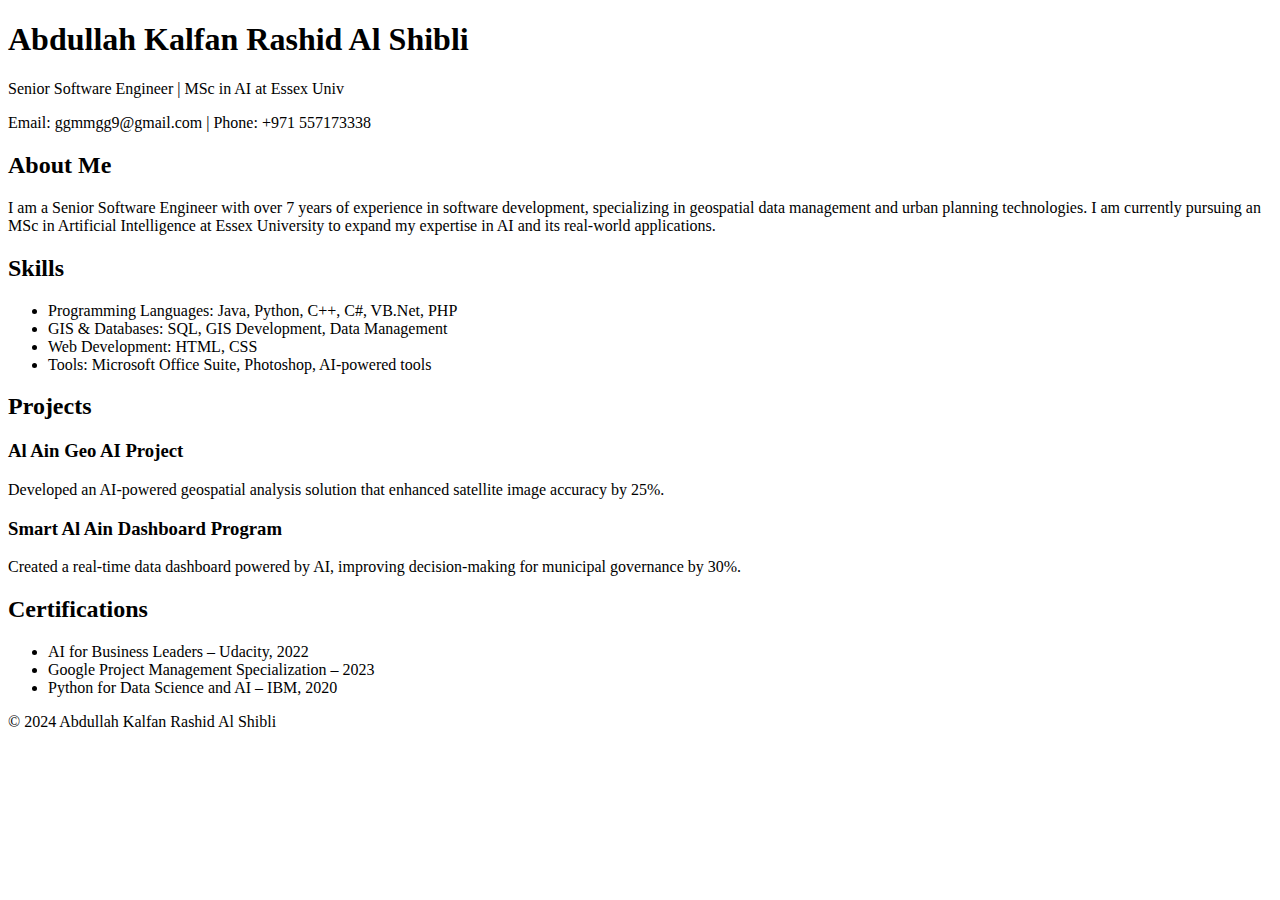
==== index.html @ ee34da53 "Create index.html" ====
<!DOCTYPE html>
<html lang="en">
<head>
    <meta charset="UTF-8">
    <meta name="viewport" content="width=device-width, initial-scale=1.0">
    <meta name="description" content="Abdullah Kalfan Rashid Al Shibli's Portfolio">
    <title>Abdullah Kalfan Rashid Al Shibli - Portfolio</title>
    <link rel="stylesheet" href="style.css">
</head>
<body>
    <header>
        <h1>Abdullah Kalfan Rashid Al Shibli</h1>
        <p>Senior Software Engineer | MSc in AI at Essex Univ</p>
        <p>Email: ggmmgg9@gmail.com | Phone: +971 557173338</p>
    </header>

    <section id="about">
        <h2>About Me</h2>
        <p>I am a Senior Software Engineer with over 7 years of experience in software development, specializing in geospatial data management and urban planning technologies. I am currently pursuing an MSc in Artificial Intelligence at Essex University to expand my expertise in AI and its real-world applications.</p>
    </section>

    <section id="skills">
        <h2>Skills</h2>
        <ul>
            <li>Programming Languages: Java, Python, C++, C#, VB.Net, PHP</li>
            <li>GIS & Databases: SQL, GIS Development, Data Management</li>
            <li>Web Development: HTML, CSS</li>
            <li>Tools: Microsoft Office Suite, Photoshop, AI-powered tools</li>
        </ul>
    </section>

    <section id="projects">
        <h2>Projects</h2>
        <h3>Al Ain Geo AI Project</h3>
        <p>Developed an AI-powered geospatial analysis solution that enhanced satellite image accuracy by 25%.</p>

        <h3>Smart Al Ain Dashboard Program</h3>
        <p>Created a real-time data dashboard powered by AI, improving decision-making for municipal governance by 30%.</p>
    </section>

    <section id="certifications">
        <h2>Certifications</h2>
        <ul>
            <li>AI for Business Leaders – Udacity, 2022</li>
            <li>Google Project Management Specialization – 2023</li>
            <li>Python for Data Science and AI – IBM, 2020</li>
        </ul>
    </section>

    <footer>
        <p>&copy; 2024 Abdullah Kalfan Rashid Al Shibli</p>
    </footer>
</body>
</html>
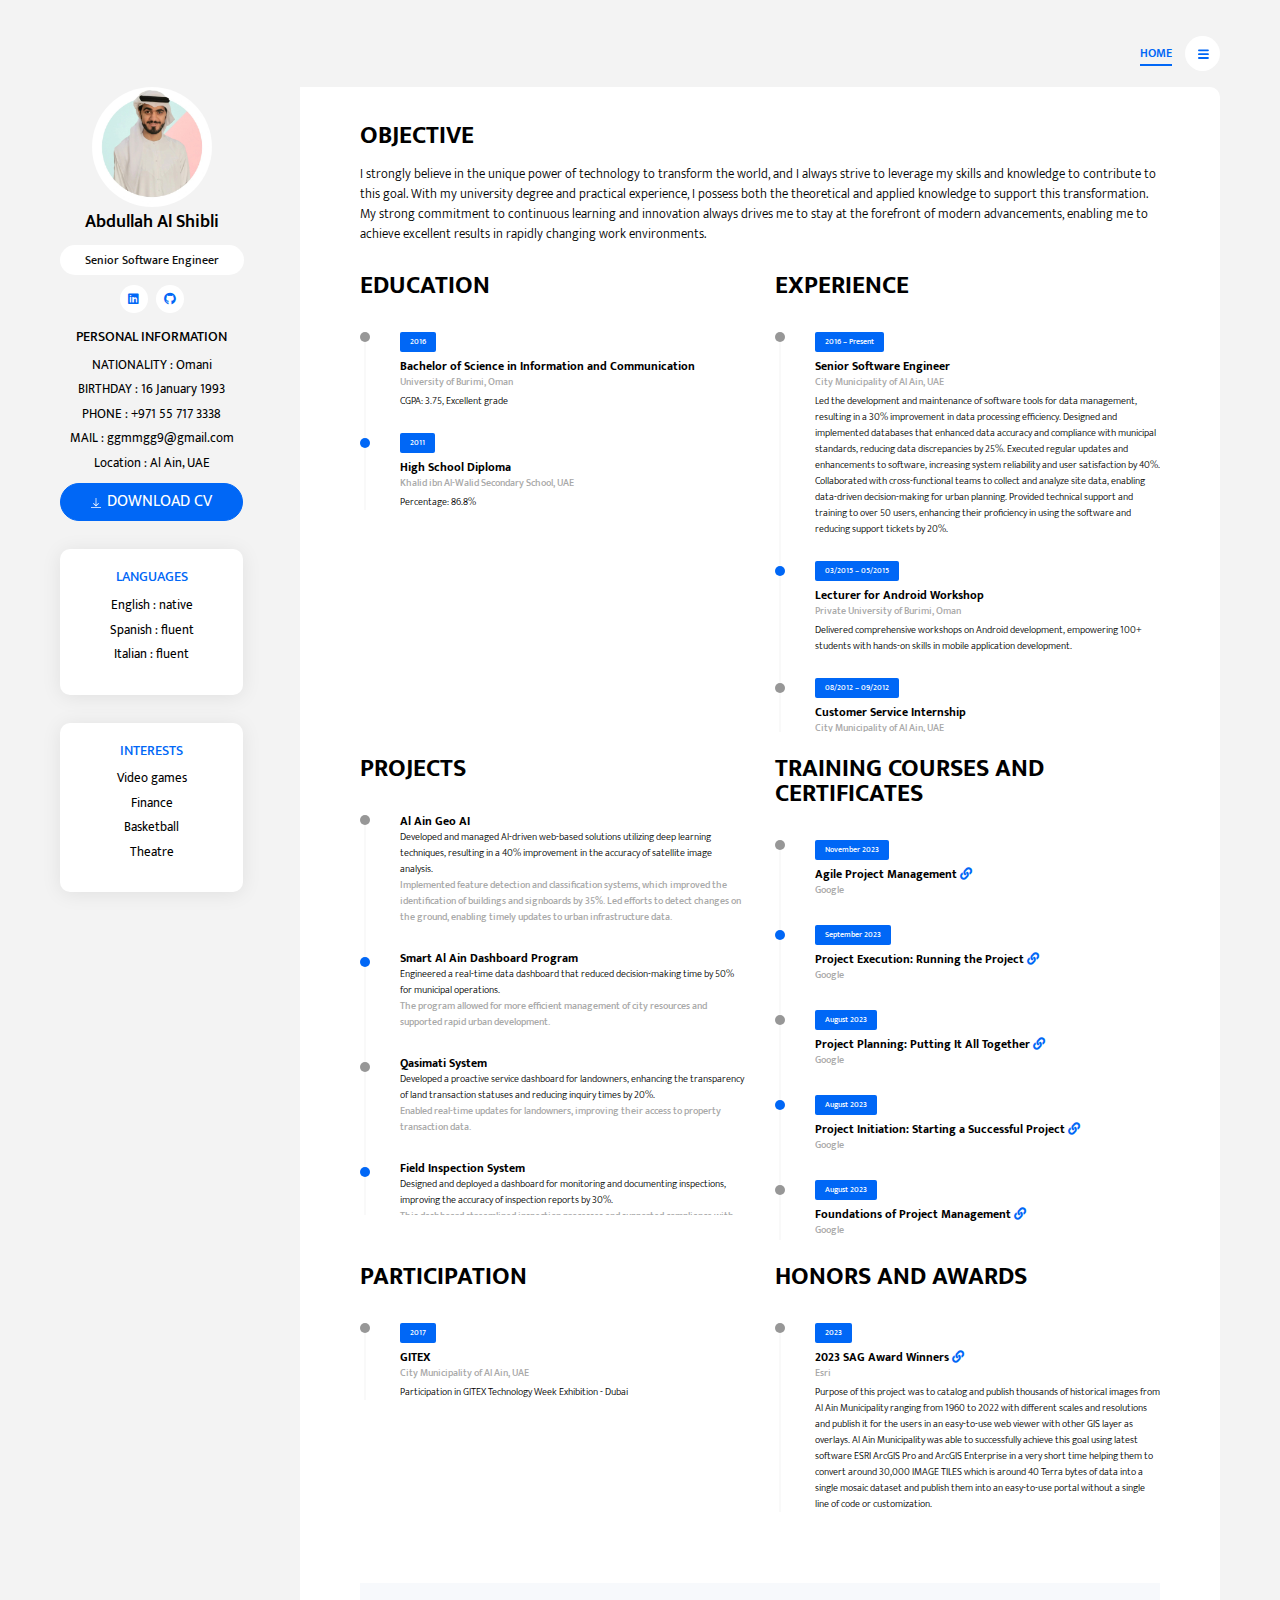
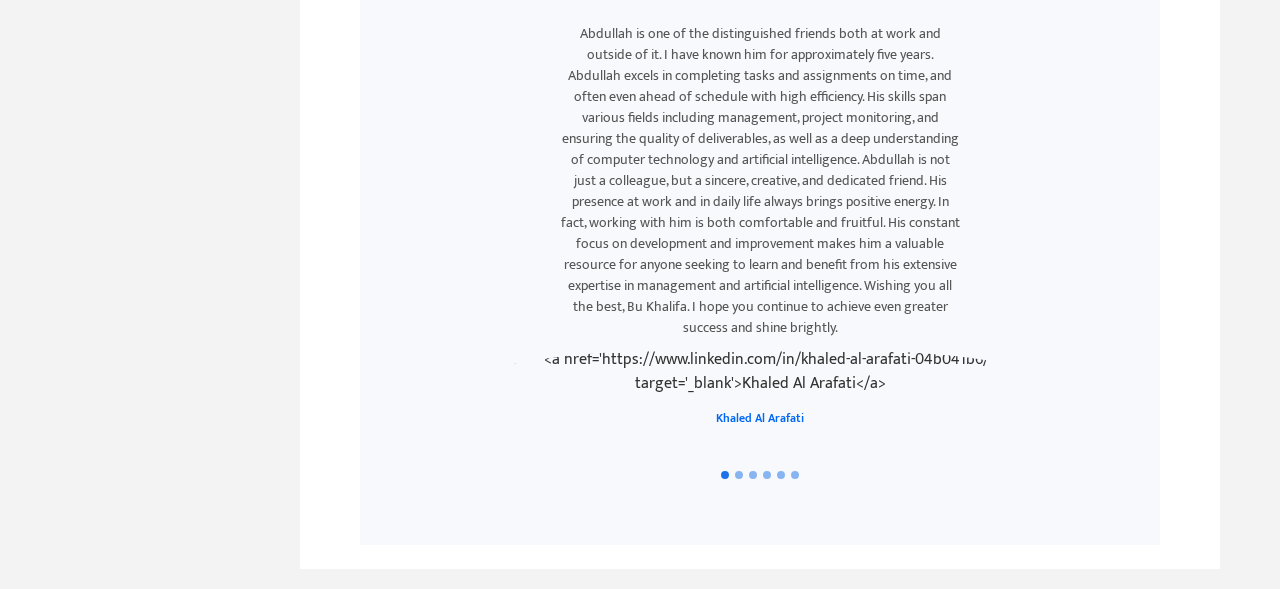
==== commit 14f34ca3: "new" ====
--- a/index.html
+++ b/index.html
@@ -1,54 +1,185 @@
 <!DOCTYPE html>
 <html lang="en">
+
 <head>
     <meta charset="UTF-8">
     <meta name="viewport" content="width=device-width, initial-scale=1.0">
-    <meta name="description" content="Abdullah Kalfan Rashid Al Shibli's Portfolio">
-    <title>Abdullah Kalfan Rashid Al Shibli - Portfolio</title>
-    <link rel="stylesheet" href="style.css">
+    <meta http-equiv="X-UA-Compatible" content="ie=edge">
+    <title>Abdullah AlShibli Resume :: Home</title>
+    <link href="https://fonts.googleapis.com/css?family=Mukta:300,400,500,600,700&display=swap" rel="stylesheet">
+    <link rel="stylesheet" href="assets/vendors/@fortawesome/fontawesome-free/css/all.min.css">
+    <link rel="stylesheet" href="assets/css/live-resume.css">
 </head>
+
 <body>
-    <header>
-        <h1>Abdullah Kalfan Rashid Al Shibli</h1>
-        <p>Senior Software Engineer | MSc in AI at Essex Univ</p>
-        <p>Email: ggmmgg9@gmail.com | Phone: +971 557173338</p>
+    <header class="d-print-none">
+        <button style="visibility:hidden" class="btn btn-white btn-share ml-auto mr-3 ml-md-0 mr-md-auto"><img src="assets/images/share.svg" alt="share" class="btn-img">SHARE</button>
+        <nav class="collapsible-nav" id="collapsible-nav">
+            <a href="index.html" class="nav-link active">HOME</a>
+        </nav>
+        <button class="btn btn-menu-toggle btn-white rounded-circle" data-toggle="collapsible-nav"
+            data-target="collapsible-nav"><img src="assets/images/hamburger.svg" alt="hamburger"></button>
     </header>
+    <div class="content-wrapper">
+        <aside>
+            <div class="profile-img-wrapper">
+                <img src="assets/images/Profile.png" alt="profile">
+            </div>
+            <h1 class="profile-name"></h1>
+            <div class="text-center">
+                <span class="badge badge-white badge-pill profile-designation"></span>
+            </div>
+            <nav class="social-links">
+                
+            </nav>
+            <div class="widget">
+                <h5 class="widget-title">personal information</h5>
+                <div class="widget-content">
+                    
+                </div>
+            </div>
+            <div class="widget card">
+                <div class="card-body">
+                    <div class="widget-content">
+                        <h5 class="widget-title card-title">LANGUAGES</h5>
+                        
+                    </div>
+                </div>
+            </div>
+            <div class="widget card">
+                <div class="card-body">
+                    <div class="widget-content">
+                        <h5 class="widget-title card-title">INTERESTS</h5>
+                        
+                    </div>
+                </div>
+            </div>
+        </aside>
+        <main>
+            <section class="intro-section">
+                <h2 class="section-title"></h2>
+                <p></p>
+                
+            </section>
+            <section class="resume-section">
+                <div class="row">
+                    <div class="col-lg-6">
+                        
+                        <h2 class="section-title">EDUCATION</h2>
+                        <ul class="time-line">
+                            
+                        </ul>
+                    </div>
+                    <div class="col-lg-6">
+                        
+                        <h2 class="section-title">Experience</h2>
+                        <ul class="time-line">
+                            
+                        </ul>
+                    </div>
+					
+                </div>
+				
+				<div class="row">
+                    <div class="col-lg-6">
+					<div class="projects-section">
+    <h2 class="section-title">PROJECTS</h2>
+    <ul class="time-line">
+        <!-- JavaScript will insert project items here -->
+    </ul>
+</div>
+                    </div>
+                    <div class="col-lg-6">               
+                        <h2 class="section-title">Training Courses and Certificates</h2>
+                        <ul class="time-line">
+                            
+                        </ul>
+                    </div>
+                <div class="col-lg-6">
+                        
+                        <h2 class="section-title">Participation</h2>
+                        <ul class="time-line">
+                            
+                        </ul>
+                    </div>
+					<div class="col-lg-6">
+                        
+                        <h2 class="section-title">Honors and Awards</h2>
+                        <ul class="time-line">
+                            
+                        </ul>
+                    </div>
+					</div>
+            </section>
+            <section class="services-section" style="display:none">
+                <h6 class="section-subtitle">WHAT I DO</h6>
+                <h2 class="section-title">SERVICES</h2>
+                <div class="row">
+                    <div class="media service-card col-lg-6">
+                        <div class="service-icon">
+                            <img src="assets/images/001-target.svg" alt="target">
+                        </div>
+                        <div class="media-body">
+                            <h5 class="service-title">web designing</h5>
+                            <p class="service-description">Mauris magna sapien, pharetra consectetur fringilla vitae, interdum sed
+                                tortor.</p>
+                        </div>
+                    </div>
+                    <div class="media service-card col-lg-6">
+                        <div class="service-icon">
+                            <img src="assets/images/003-idea.svg" alt="bulb">
+                        </div>
+                        <div class="media-body">
+                            <h5 class="service-title">Graphic design</h5>
+                            <p class="service-description">Mauris magna sapien, pharetra consectetur fringilla vitae, interdum sed
+                                tortor.
+                            </p>
+                        </div>
+                    </div>
+                    <div class="media service-card col-lg-6">
+                        <div class="service-icon">
+                            <img src="assets/images/002-development.svg" alt="development">
+                        </div>
+                        <div class="media-body">
+                            <h5 class="service-title">Development</h5>
+                            <p class="service-description">Mauris magna sapien, pharetra consectetur fringilla vitae, interdum sed
+                                tortor.
+                            </p>
+                        </div>
+                    </div>
+                    <div class="media service-card col-lg-6">
+                        <div class="service-icon">
+                            <img src="assets/images/004-smartphone.svg" alt="smartphone">
+                        </div>
+                        <div class="media-body">
+                            <h5 class="service-title">Mobile design</h5>
+                            <p class="service-description">Mauris magna sapien, pharetra consectetur fringilla vitae, interdum sed
+                                tortor.
+                            </p>
+                        </div>
+                    </div>
+                </div>
+            </section>
+            <section class="testimonial-section">
+    <div id="testimonialCarousel" class="testimonial-carousel carousel slide" data-ride="carousel">
+        <div class="carousel-inner">
+            
+        </div>
+        <ol class="carousel-indicators">
+            
+        </ol>
+    </div>
+</section>
 
-    <section id="about">
-        <h2>About Me</h2>
-        <p>I am a Senior Software Engineer with over 7 years of experience in software development, specializing in geospatial data management and urban planning technologies. I am currently pursuing an MSc in Artificial Intelligence at Essex University to expand my expertise in AI and its real-world applications.</p>
-    </section>
 
-    <section id="skills">
-        <h2>Skills</h2>
-        <ul>
-            <li>Programming Languages: Java, Python, C++, C#, VB.Net, PHP</li>
-            <li>GIS & Databases: SQL, GIS Development, Data Management</li>
-            <li>Web Development: HTML, CSS</li>
-            <li>Tools: Microsoft Office Suite, Photoshop, AI-powered tools</li>
-        </ul>
-    </section>
+            
+        </main>
+    </div>
+    <script src="assets/vendors/jquery/dist/jquery.min.js"></script>
+    <script src="assets/vendors/@popperjs/core/dist/umd/popper-base.min.js"></script>
+    <script src="assets/vendors/bootstrap/dist/js/bootstrap.min.js"></script>
+	<script src="assets/data/index.js"></script>
+    <script src="assets/js/live-resume.js"></script>
+</body>
 
-    <section id="projects">
-        <h2>Projects</h2>
-        <h3>Al Ain Geo AI Project</h3>
-        <p>Developed an AI-powered geospatial analysis solution that enhanced satellite image accuracy by 25%.</p>
-
-        <h3>Smart Al Ain Dashboard Program</h3>
-        <p>Created a real-time data dashboard powered by AI, improving decision-making for municipal governance by 30%.</p>
-    </section>
-
-    <section id="certifications">
-        <h2>Certifications</h2>
-        <ul>
-            <li>AI for Business Leaders – Udacity, 2022</li>
-            <li>Google Project Management Specialization – 2023</li>
-            <li>Python for Data Science and AI – IBM, 2020</li>
-        </ul>
-    </section>
-
-    <footer>
-        <p>&copy; 2024 Abdullah Kalfan Rashid Al Shibli</p>
-    </footer>
-</body>
-</html>
+</html>--- a/assets/vendors/@fortawesome/fontawesome-free/css/all.min.css
+++ b/assets/vendors/@fortawesome/fontawesome-free/css/all.min.css
@@ -0,0 +1,5 @@
+/*!
+ * Font Awesome Free 5.12.1 by @fontawesome - https://fontawesome.com
+ * License - https://fontawesome.com/license/free (Icons: CC BY 4.0, Fonts: SIL OFL 1.1, Code: MIT License)
+ */
+.fa,.fab,.fad,.fal,.far,.fas{-moz-osx-font-smoothing:grayscale;-webkit-font-smoothing:antialiased;display:inline-block;font-style:normal;font-variant:normal;text-rendering:auto;line-height:1}.fa-lg{font-size:1.33333em;line-height:.75em;vertical-align:-.0667em}.fa-xs{font-size:.75em}.fa-sm{font-size:.875em}.fa-1x{font-size:1em}.fa-2x{font-size:2em}.fa-3x{font-size:3em}.fa-4x{font-size:4em}.fa-5x{font-size:5em}.fa-6x{font-size:6em}.fa-7x{font-size:7em}.fa-8x{font-size:8em}.fa-9x{font-size:9em}.fa-10x{font-size:10em}.fa-fw{text-align:center;width:1.25em}.fa-ul{list-style-type:none;margin-left:2.5em;padding-left:0}.fa-ul>li{position:relative}.fa-li{left:-2em;position:absolute;text-align:center;width:2em;line-height:inherit}.fa-border{border:.08em solid #eee;border-radius:.1em;padding:.2em .25em .15em}.fa-pull-left{float:left}.fa-pull-right{float:right}.fa.fa-pull-left,.fab.fa-pull-left,.fal.fa-pull-left,.far.fa-pull-left,.fas.fa-pull-left{margin-right:.3em}.fa.fa-pull-right,.fab.fa-pull-right,.fal.fa-pull-right,.far.fa-pull-right,.fas.fa-pull-right{margin-left:.3em}.fa-spin{-webkit-animation:fa-spin 2s linear infinite;animation:fa-spin 2s linear infinite}.fa-pulse{-webkit-animation:fa-spin 1s steps(8) infinite;animation:fa-spin 1s steps(8) infinite}@-webkit-keyframes fa-spin{0%{-webkit-transform:rotate(0deg);transform:rotate(0deg)}to{-webkit-transform:rotate(1turn);transform:rotate(1turn)}}@keyframes fa-spin{0%{-webkit-transform:rotate(0deg);transform:rotate(0deg)}to{-webkit-transform:rotate(1turn);transform:rotate(1turn)}}.fa-rotate-90{-ms-filter:"progid:DXImageTransform.Microsoft.BasicImage(rotation=1)";-webkit-transform:rotate(90deg);transform:rotate(90deg)}.fa-rotate-180{-ms-filter:"progid:DXImageTransform.Microsoft.BasicImage(rotation=2)";-webkit-transform:rotate(180deg);transform:rotate(180deg)}.fa-rotate-270{-ms-filter:"progid:DXImageTransform.Microsoft.BasicImage(rotation=3)";-webkit-transform:rotate(270deg);transform:rotate(270deg)}.fa-flip-horizontal{-ms-filter:"progid:DXImageTransform.Microsoft.BasicImage(rotation=0, mirror=1)";-webkit-transform:scaleX(-1);transform:scaleX(-1)}.fa-flip-vertical{-webkit-transform:scaleY(-1);transform:scaleY(-1)}.fa-flip-both,.fa-flip-horizontal.fa-flip-vertical,.fa-flip-vertical{-ms-filter:"progid:DXImageTransform.Microsoft.BasicImage(rotation=2, mirror=1)"}.fa-flip-both,.fa-flip-horizontal.fa-flip-vertical{-webkit-transform:scale(-1);transform:scale(-1)}:root .fa-flip-both,:root .fa-flip-horizontal,:root .fa-flip-vertical,:root .fa-rotate-90,:root .fa-rotate-180,:root .fa-rotate-270{-webkit-filter:none;filter:none}.fa-stack{display:inline-block;height:2em;line-height:2em;position:relative;vertical-align:middle;width:2.5em}.fa-stack-1x,.fa-stack-2x{left:0;position:absolute;text-align:center;width:100%}.fa-stack-1x{line-height:inherit}.fa-stack-2x{font-size:2em}.fa-inverse{color:#fff}.fa-500px:before{content:"\f26e"}.fa-accessible-icon:before{content:"\f368"}.fa-accusoft:before{content:"\f369"}.fa-acquisitions-incorporated:before{content:"\f6af"}.fa-ad:before{content:"\f641"}.fa-address-book:before{content:"\f2b9"}.fa-address-card:before{content:"\f2bb"}.fa-adjust:before{content:"\f042"}.fa-adn:before{content:"\f170"}.fa-adobe:before{content:"\f778"}.fa-adversal:before{content:"\f36a"}.fa-affiliatetheme:before{content:"\f36b"}.fa-air-freshener:before{content:"\f5d0"}.fa-airbnb:before{content:"\f834"}.fa-algolia:before{content:"\f36c"}.fa-align-center:before{content:"\f037"}.fa-align-justify:before{content:"\f039"}.fa-align-left:before{content:"\f036"}.fa-align-right:before{content:"\f038"}.fa-alipay:before{content:"\f642"}.fa-allergies:before{content:"\f461"}.fa-amazon:before{content:"\f270"}.fa-amazon-pay:before{content:"\f42c"}.fa-ambulance:before{content:"\f0f9"}.fa-american-sign-language-interpreting:before{content:"\f2a3"}.fa-amilia:before{content:"\f36d"}.fa-anchor:before{content:"\f13d"}.fa-android:before{content:"\f17b"}.fa-angellist:before{content:"\f209"}.fa-angle-double-down:before{content:"\f103"}.fa-angle-double-left:before{content:"\f100"}.fa-angle-double-right:before{content:"\f101"}.fa-angle-double-up:before{content:"\f102"}.fa-angle-down:before{content:"\f107"}.fa-angle-left:before{content:"\f104"}.fa-angle-right:before{content:"\f105"}.fa-angle-up:before{content:"\f106"}.fa-angry:before{content:"\f556"}.fa-angrycreative:before{content:"\f36e"}.fa-angular:before{content:"\f420"}.fa-ankh:before{content:"\f644"}.fa-app-store:before{content:"\f36f"}.fa-app-store-ios:before{content:"\f370"}.fa-apper:before{content:"\f371"}.fa-apple:before{content:"\f179"}.fa-apple-alt:before{content:"\f5d1"}.fa-apple-pay:before{content:"\f415"}.fa-archive:before{content:"\f187"}.fa-archway:before{content:"\f557"}.fa-arrow-alt-circle-down:before{content:"\f358"}.fa-arrow-alt-circle-left:before{content:"\f359"}.fa-arrow-alt-circle-right:before{content:"\f35a"}.fa-arrow-alt-circle-up:before{content:"\f35b"}.fa-arrow-circle-down:before{content:"\f0ab"}.fa-arrow-circle-left:before{content:"\f0a8"}.fa-arrow-circle-right:before{content:"\f0a9"}.fa-arrow-circle-up:before{content:"\f0aa"}.fa-arrow-down:before{content:"\f063"}.fa-arrow-left:before{content:"\f060"}.fa-arrow-right:before{content:"\f061"}.fa-arrow-up:before{content:"\f062"}.fa-arrows-alt:before{content:"\f0b2"}.fa-arrows-alt-h:before{content:"\f337"}.fa-arrows-alt-v:before{content:"\f338"}.fa-artstation:before{content:"\f77a"}.fa-assistive-listening-systems:before{content:"\f2a2"}.fa-asterisk:before{content:"\f069"}.fa-asymmetrik:before{content:"\f372"}.fa-at:before{content:"\f1fa"}.fa-atlas:before{content:"\f558"}.fa-atlassian:before{content:"\f77b"}.fa-atom:before{content:"\f5d2"}.fa-audible:before{content:"\f373"}.fa-audio-description:before{content:"\f29e"}.fa-autoprefixer:before{content:"\f41c"}.fa-avianex:before{content:"\f374"}.fa-aviato:before{content:"\f421"}.fa-award:before{content:"\f559"}.fa-aws:before{content:"\f375"}.fa-baby:before{content:"\f77c"}.fa-baby-carriage:before{content:"\f77d"}.fa-backspace:before{content:"\f55a"}.fa-backward:before{content:"\f04a"}.fa-bacon:before{content:"\f7e5"}.fa-bahai:before{content:"\f666"}.fa-balance-scale:before{content:"\f24e"}.fa-balance-scale-left:before{content:"\f515"}.fa-balance-scale-right:before{content:"\f516"}.fa-ban:before{content:"\f05e"}.fa-band-aid:before{content:"\f462"}.fa-bandcamp:before{content:"\f2d5"}.fa-barcode:before{content:"\f02a"}.fa-bars:before{content:"\f0c9"}.fa-baseball-ball:before{content:"\f433"}.fa-basketball-ball:before{content:"\f434"}.fa-bath:before{content:"\f2cd"}.fa-battery-empty:before{content:"\f244"}.fa-battery-full:before{content:"\f240"}.fa-battery-half:before{content:"\f242"}.fa-battery-quarter:before{content:"\f243"}.fa-battery-three-quarters:before{content:"\f241"}.fa-battle-net:before{content:"\f835"}.fa-bed:before{content:"\f236"}.fa-beer:before{content:"\f0fc"}.fa-behance:before{content:"\f1b4"}.fa-behance-square:before{content:"\f1b5"}.fa-bell:before{content:"\f0f3"}.fa-bell-slash:before{content:"\f1f6"}.fa-bezier-curve:before{content:"\f55b"}.fa-bible:before{content:"\f647"}.fa-bicycle:before{content:"\f206"}.fa-biking:before{content:"\f84a"}.fa-bimobject:before{content:"\f378"}.fa-binoculars:before{content:"\f1e5"}.fa-biohazard:before{content:"\f780"}.fa-birthday-cake:before{content:"\f1fd"}.fa-bitbucket:before{content:"\f171"}.fa-bitcoin:before{content:"\f379"}.fa-bity:before{content:"\f37a"}.fa-black-tie:before{content:"\f27e"}.fa-blackberry:before{content:"\f37b"}.fa-blender:before{content:"\f517"}.fa-blender-phone:before{content:"\f6b6"}.fa-blind:before{content:"\f29d"}.fa-blog:before{content:"\f781"}.fa-blogger:before{content:"\f37c"}.fa-blogger-b:before{content:"\f37d"}.fa-bluetooth:before{content:"\f293"}.fa-bluetooth-b:before{content:"\f294"}.fa-bold:before{content:"\f032"}.fa-bolt:before{content:"\f0e7"}.fa-bomb:before{content:"\f1e2"}.fa-bone:before{content:"\f5d7"}.fa-bong:before{content:"\f55c"}.fa-book:before{content:"\f02d"}.fa-book-dead:before{content:"\f6b7"}.fa-book-medical:before{content:"\f7e6"}.fa-book-open:before{content:"\f518"}.fa-book-reader:before{content:"\f5da"}.fa-bookmark:before{content:"\f02e"}.fa-bootstrap:before{content:"\f836"}.fa-border-all:before{content:"\f84c"}.fa-border-none:before{content:"\f850"}.fa-border-style:before{content:"\f853"}.fa-bowling-ball:before{content:"\f436"}.fa-box:before{content:"\f466"}.fa-box-open:before{content:"\f49e"}.fa-boxes:before{content:"\f468"}.fa-braille:before{content:"\f2a1"}.fa-brain:before{content:"\f5dc"}.fa-bread-slice:before{content:"\f7ec"}.fa-briefcase:before{content:"\f0b1"}.fa-briefcase-medical:before{content:"\f469"}.fa-broadcast-tower:before{content:"\f519"}.fa-broom:before{content:"\f51a"}.fa-brush:before{content:"\f55d"}.fa-btc:before{content:"\f15a"}.fa-buffer:before{content:"\f837"}.fa-bug:before{content:"\f188"}.fa-building:before{content:"\f1ad"}.fa-bullhorn:before{content:"\f0a1"}.fa-bullseye:before{content:"\f140"}.fa-burn:before{content:"\f46a"}.fa-buromobelexperte:before{content:"\f37f"}.fa-bus:before{content:"\f207"}.fa-bus-alt:before{content:"\f55e"}.fa-business-time:before{content:"\f64a"}.fa-buy-n-large:before{content:"\f8a6"}.fa-buysellads:before{content:"\f20d"}.fa-calculator:before{content:"\f1ec"}.fa-calendar:before{content:"\f133"}.fa-calendar-alt:before{content:"\f073"}.fa-calendar-check:before{content:"\f274"}.fa-calendar-day:before{content:"\f783"}.fa-calendar-minus:before{content:"\f272"}.fa-calendar-plus:before{content:"\f271"}.fa-calendar-times:before{content:"\f273"}.fa-calendar-week:before{content:"\f784"}.fa-camera:before{content:"\f030"}.fa-camera-retro:before{content:"\f083"}.fa-campground:before{content:"\f6bb"}.fa-canadian-maple-leaf:before{content:"\f785"}.fa-candy-cane:before{content:"\f786"}.fa-cannabis:before{content:"\f55f"}.fa-capsules:before{content:"\f46b"}.fa-car:before{content:"\f1b9"}.fa-car-alt:before{content:"\f5de"}.fa-car-battery:before{content:"\f5df"}.fa-car-crash:before{content:"\f5e1"}.fa-car-side:before{content:"\f5e4"}.fa-caravan:before{content:"\f8ff"}.fa-caret-down:before{content:"\f0d7"}.fa-caret-left:before{content:"\f0d9"}.fa-caret-right:before{content:"\f0da"}.fa-caret-square-down:before{content:"\f150"}.fa-caret-square-left:before{content:"\f191"}.fa-caret-square-right:before{content:"\f152"}.fa-caret-square-up:before{content:"\f151"}.fa-caret-up:before{content:"\f0d8"}.fa-carrot:before{content:"\f787"}.fa-cart-arrow-down:before{content:"\f218"}.fa-cart-plus:before{content:"\f217"}.fa-cash-register:before{content:"\f788"}.fa-cat:before{content:"\f6be"}.fa-cc-amazon-pay:before{content:"\f42d"}.fa-cc-amex:before{content:"\f1f3"}.fa-cc-apple-pay:before{content:"\f416"}.fa-cc-diners-club:before{content:"\f24c"}.fa-cc-discover:before{content:"\f1f2"}.fa-cc-jcb:before{content:"\f24b"}.fa-cc-mastercard:before{content:"\f1f1"}.fa-cc-paypal:before{content:"\f1f4"}.fa-cc-stripe:before{content:"\f1f5"}.fa-cc-visa:before{content:"\f1f0"}.fa-centercode:before{content:"\f380"}.fa-centos:before{content:"\f789"}.fa-certificate:before{content:"\f0a3"}.fa-chair:before{content:"\f6c0"}.fa-chalkboard:before{content:"\f51b"}.fa-chalkboard-teacher:before{content:"\f51c"}.fa-charging-station:before{content:"\f5e7"}.fa-chart-area:before{content:"\f1fe"}.fa-chart-bar:before{content:"\f080"}.fa-chart-line:before{content:"\f201"}.fa-chart-pie:before{content:"\f200"}.fa-check:before{content:"\f00c"}.fa-check-circle:before{content:"\f058"}.fa-check-double:before{content:"\f560"}.fa-check-square:before{content:"\f14a"}.fa-cheese:before{content:"\f7ef"}.fa-chess:before{content:"\f439"}.fa-chess-bishop:before{content:"\f43a"}.fa-chess-board:before{content:"\f43c"}.fa-chess-king:before{content:"\f43f"}.fa-chess-knight:before{content:"\f441"}.fa-chess-pawn:before{content:"\f443"}.fa-chess-queen:before{content:"\f445"}.fa-chess-rook:before{content:"\f447"}.fa-chevron-circle-down:before{content:"\f13a"}.fa-chevron-circle-left:before{content:"\f137"}.fa-chevron-circle-right:before{content:"\f138"}.fa-chevron-circle-up:before{content:"\f139"}.fa-chevron-down:before{content:"\f078"}.fa-chevron-left:before{content:"\f053"}.fa-chevron-right:before{content:"\f054"}.fa-chevron-up:before{content:"\f077"}.fa-child:before{content:"\f1ae"}.fa-chrome:before{content:"\f268"}.fa-chromecast:before{content:"\f838"}.fa-church:before{content:"\f51d"}.fa-circle:before{content:"\f111"}.fa-circle-notch:before{content:"\f1ce"}.fa-city:before{content:"\f64f"}.fa-clinic-medical:before{content:"\f7f2"}.fa-clipboard:before{content:"\f328"}.fa-clipboard-check:before{content:"\f46c"}.fa-clipboard-list:before{content:"\f46d"}.fa-clock:before{content:"\f017"}.fa-clone:before{content:"\f24d"}.fa-closed-captioning:before{content:"\f20a"}.fa-cloud:before{content:"\f0c2"}.fa-cloud-download-alt:before{content:"\f381"}.fa-cloud-meatball:before{content:"\f73b"}.fa-cloud-moon:before{content:"\f6c3"}.fa-cloud-moon-rain:before{content:"\f73c"}.fa-cloud-rain:before{content:"\f73d"}.fa-cloud-showers-heavy:before{content:"\f740"}.fa-cloud-sun:before{content:"\f6c4"}.fa-cloud-sun-rain:before{content:"\f743"}.fa-cloud-upload-alt:before{content:"\f382"}.fa-cloudscale:before{content:"\f383"}.fa-cloudsmith:before{content:"\f384"}.fa-cloudversify:before{content:"\f385"}.fa-cocktail:before{content:"\f561"}.fa-code:before{content:"\f121"}.fa-code-branch:before{content:"\f126"}.fa-codepen:before{content:"\f1cb"}.fa-codiepie:before{content:"\f284"}.fa-coffee:before{content:"\f0f4"}.fa-cog:before{content:"\f013"}.fa-cogs:before{content:"\f085"}.fa-coins:before{content:"\f51e"}.fa-columns:before{content:"\f0db"}.fa-comment:before{content:"\f075"}.fa-comment-alt:before{content:"\f27a"}.fa-comment-dollar:before{content:"\f651"}.fa-comment-dots:before{content:"\f4ad"}.fa-comment-medical:before{content:"\f7f5"}.fa-comment-slash:before{content:"\f4b3"}.fa-comments:before{content:"\f086"}.fa-comments-dollar:before{content:"\f653"}.fa-compact-disc:before{content:"\f51f"}.fa-compass:before{content:"\f14e"}.fa-compress:before{content:"\f066"}.fa-compress-alt:before{content:"\f422"}.fa-compress-arrows-alt:before{content:"\f78c"}.fa-concierge-bell:before{content:"\f562"}.fa-confluence:before{content:"\f78d"}.fa-connectdevelop:before{content:"\f20e"}.fa-contao:before{content:"\f26d"}.fa-cookie:before{content:"\f563"}.fa-cookie-bite:before{content:"\f564"}.fa-copy:before{content:"\f0c5"}.fa-copyright:before{content:"\f1f9"}.fa-cotton-bureau:before{content:"\f89e"}.fa-couch:before{content:"\f4b8"}.fa-cpanel:before{content:"\f388"}.fa-creative-commons:before{content:"\f25e"}.fa-creative-commons-by:before{content:"\f4e7"}.fa-creative-commons-nc:before{content:"\f4e8"}.fa-creative-commons-nc-eu:before{content:"\f4e9"}.fa-creative-commons-nc-jp:before{content:"\f4ea"}.fa-creative-commons-nd:before{content:"\f4eb"}.fa-creative-commons-pd:before{content:"\f4ec"}.fa-creative-commons-pd-alt:before{content:"\f4ed"}.fa-creative-commons-remix:before{content:"\f4ee"}.fa-creative-commons-sa:before{content:"\f4ef"}.fa-creative-commons-sampling:before{content:"\f4f0"}.fa-creative-commons-sampling-plus:before{content:"\f4f1"}.fa-creative-commons-share:before{content:"\f4f2"}.fa-creative-commons-zero:before{content:"\f4f3"}.fa-credit-card:before{content:"\f09d"}.fa-critical-role:before{content:"\f6c9"}.fa-crop:before{content:"\f125"}.fa-crop-alt:before{content:"\f565"}.fa-cross:before{content:"\f654"}.fa-crosshairs:before{content:"\f05b"}.fa-crow:before{content:"\f520"}.fa-crown:before{content:"\f521"}.fa-crutch:before{content:"\f7f7"}.fa-css3:before{content:"\f13c"}.fa-css3-alt:before{content:"\f38b"}.fa-cube:before{content:"\f1b2"}.fa-cubes:before{content:"\f1b3"}.fa-cut:before{content:"\f0c4"}.fa-cuttlefish:before{content:"\f38c"}.fa-d-and-d:before{content:"\f38d"}.fa-d-and-d-beyond:before{content:"\f6ca"}.fa-dailymotion:before{content:"\f952"}.fa-dashcube:before{content:"\f210"}.fa-database:before{content:"\f1c0"}.fa-deaf:before{content:"\f2a4"}.fa-delicious:before{content:"\f1a5"}.fa-democrat:before{content:"\f747"}.fa-deploydog:before{content:"\f38e"}.fa-deskpro:before{content:"\f38f"}.fa-desktop:before{content:"\f108"}.fa-dev:before{content:"\f6cc"}.fa-deviantart:before{content:"\f1bd"}.fa-dharmachakra:before{content:"\f655"}.fa-dhl:before{content:"\f790"}.fa-diagnoses:before{content:"\f470"}.fa-diaspora:before{content:"\f791"}.fa-dice:before{content:"\f522"}.fa-dice-d20:before{content:"\f6cf"}.fa-dice-d6:before{content:"\f6d1"}.fa-dice-five:before{content:"\f523"}.fa-dice-four:before{content:"\f524"}.fa-dice-one:before{content:"\f525"}.fa-dice-six:before{content:"\f526"}.fa-dice-three:before{content:"\f527"}.fa-dice-two:before{content:"\f528"}.fa-digg:before{content:"\f1a6"}.fa-digital-ocean:before{content:"\f391"}.fa-digital-tachograph:before{content:"\f566"}.fa-directions:before{content:"\f5eb"}.fa-discord:before{content:"\f392"}.fa-discourse:before{content:"\f393"}.fa-divide:before{content:"\f529"}.fa-dizzy:before{content:"\f567"}.fa-dna:before{content:"\f471"}.fa-dochub:before{content:"\f394"}.fa-docker:before{content:"\f395"}.fa-dog:before{content:"\f6d3"}.fa-dollar-sign:before{content:"\f155"}.fa-dolly:before{content:"\f472"}.fa-dolly-flatbed:before{content:"\f474"}.fa-donate:before{content:"\f4b9"}.fa-door-closed:before{content:"\f52a"}.fa-door-open:before{content:"\f52b"}.fa-dot-circle:before{content:"\f192"}.fa-dove:before{content:"\f4ba"}.fa-download:before{content:"\f019"}.fa-draft2digital:before{content:"\f396"}.fa-drafting-compass:before{content:"\f568"}.fa-dragon:before{content:"\f6d5"}.fa-draw-polygon:before{content:"\f5ee"}.fa-dribbble:before{content:"\f17d"}.fa-dribbble-square:before{content:"\f397"}.fa-dropbox:before{content:"\f16b"}.fa-drum:before{content:"\f569"}.fa-drum-steelpan:before{content:"\f56a"}.fa-drumstick-bite:before{content:"\f6d7"}.fa-drupal:before{content:"\f1a9"}.fa-dumbbell:before{content:"\f44b"}.fa-dumpster:before{content:"\f793"}.fa-dumpster-fire:before{content:"\f794"}.fa-dungeon:before{content:"\f6d9"}.fa-dyalog:before{content:"\f399"}.fa-earlybirds:before{content:"\f39a"}.fa-ebay:before{content:"\f4f4"}.fa-edge:before{content:"\f282"}.fa-edit:before{content:"\f044"}.fa-egg:before{content:"\f7fb"}.fa-eject:before{content:"\f052"}.fa-elementor:before{content:"\f430"}.fa-ellipsis-h:before{content:"\f141"}.fa-ellipsis-v:before{content:"\f142"}.fa-ello:before{content:"\f5f1"}.fa-ember:before{content:"\f423"}.fa-empire:before{content:"\f1d1"}.fa-envelope:before{content:"\f0e0"}.fa-envelope-open:before{content:"\f2b6"}.fa-envelope-open-text:before{content:"\f658"}.fa-envelope-square:before{content:"\f199"}.fa-envira:before{content:"\f299"}.fa-equals:before{content:"\f52c"}.fa-eraser:before{content:"\f12d"}.fa-erlang:before{content:"\f39d"}.fa-ethereum:before{content:"\f42e"}.fa-ethernet:before{content:"\f796"}.fa-etsy:before{content:"\f2d7"}.fa-euro-sign:before{content:"\f153"}.fa-evernote:before{content:"\f839"}.fa-exchange-alt:before{content:"\f362"}.fa-exclamation:before{content:"\f12a"}.fa-exclamation-circle:before{content:"\f06a"}.fa-exclamation-triangle:before{content:"\f071"}.fa-expand:before{content:"\f065"}.fa-expand-alt:before{content:"\f424"}.fa-expand-arrows-alt:before{content:"\f31e"}.fa-expeditedssl:before{content:"\f23e"}.fa-external-link-alt:before{content:"\f35d"}.fa-external-link-square-alt:before{content:"\f360"}.fa-eye:before{content:"\f06e"}.fa-eye-dropper:before{content:"\f1fb"}.fa-eye-slash:before{content:"\f070"}.fa-facebook:before{content:"\f09a"}.fa-facebook-f:before{content:"\f39e"}.fa-facebook-messenger:before{content:"\f39f"}.fa-facebook-square:before{content:"\f082"}.fa-fan:before{content:"\f863"}.fa-fantasy-flight-games:before{content:"\f6dc"}.fa-fast-backward:before{content:"\f049"}.fa-fast-forward:before{content:"\f050"}.fa-fax:before{content:"\f1ac"}.fa-feather:before{content:"\f52d"}.fa-feather-alt:before{content:"\f56b"}.fa-fedex:before{content:"\f797"}.fa-fedora:before{content:"\f798"}.fa-female:before{content:"\f182"}.fa-fighter-jet:before{content:"\f0fb"}.fa-figma:before{content:"\f799"}.fa-file:before{content:"\f15b"}.fa-file-alt:before{content:"\f15c"}.fa-file-archive:before{content:"\f1c6"}.fa-file-audio:before{content:"\f1c7"}.fa-file-code:before{content:"\f1c9"}.fa-file-contract:before{content:"\f56c"}.fa-file-csv:before{content:"\f6dd"}.fa-file-download:before{content:"\f56d"}.fa-file-excel:before{content:"\f1c3"}.fa-file-export:before{content:"\f56e"}.fa-file-image:before{content:"\f1c5"}.fa-file-import:before{content:"\f56f"}.fa-file-invoice:before{content:"\f570"}.fa-file-invoice-dollar:before{content:"\f571"}.fa-file-medical:before{content:"\f477"}.fa-file-medical-alt:before{content:"\f478"}.fa-file-pdf:before{content:"\f1c1"}.fa-file-powerpoint:before{content:"\f1c4"}.fa-file-prescription:before{content:"\f572"}.fa-file-signature:before{content:"\f573"}.fa-file-upload:before{content:"\f574"}.fa-file-video:before{content:"\f1c8"}.fa-file-word:before{content:"\f1c2"}.fa-fill:before{content:"\f575"}.fa-fill-drip:before{content:"\f576"}.fa-film:before{content:"\f008"}.fa-filter:before{content:"\f0b0"}.fa-fingerprint:before{content:"\f577"}.fa-fire:before{content:"\f06d"}.fa-fire-alt:before{content:"\f7e4"}.fa-fire-extinguisher:before{content:"\f134"}.fa-firefox:before{content:"\f269"}.fa-firefox-browser:before{content:"\f907"}.fa-first-aid:before{content:"\f479"}.fa-first-order:before{content:"\f2b0"}.fa-first-order-alt:before{content:"\f50a"}.fa-firstdraft:before{content:"\f3a1"}.fa-fish:before{content:"\f578"}.fa-fist-raised:before{content:"\f6de"}.fa-flag:before{content:"\f024"}.fa-flag-checkered:before{content:"\f11e"}.fa-flag-usa:before{content:"\f74d"}.fa-flask:before{content:"\f0c3"}.fa-flickr:before{content:"\f16e"}.fa-flipboard:before{content:"\f44d"}.fa-flushed:before{content:"\f579"}.fa-fly:before{content:"\f417"}.fa-folder:before{content:"\f07b"}.fa-folder-minus:before{content:"\f65d"}.fa-folder-open:before{content:"\f07c"}.fa-folder-plus:before{content:"\f65e"}.fa-font:before{content:"\f031"}.fa-font-awesome:before{content:"\f2b4"}.fa-font-awesome-alt:before{content:"\f35c"}.fa-font-awesome-flag:before{content:"\f425"}.fa-font-awesome-logo-full:before{content:"\f4e6"}.fa-fonticons:before{content:"\f280"}.fa-fonticons-fi:before{content:"\f3a2"}.fa-football-ball:before{content:"\f44e"}.fa-fort-awesome:before{content:"\f286"}.fa-fort-awesome-alt:before{content:"\f3a3"}.fa-forumbee:before{content:"\f211"}.fa-forward:before{content:"\f04e"}.fa-foursquare:before{content:"\f180"}.fa-free-code-camp:before{content:"\f2c5"}.fa-freebsd:before{content:"\f3a4"}.fa-frog:before{content:"\f52e"}.fa-frown:before{content:"\f119"}.fa-frown-open:before{content:"\f57a"}.fa-fulcrum:before{content:"\f50b"}.fa-funnel-dollar:before{content:"\f662"}.fa-futbol:before{content:"\f1e3"}.fa-galactic-republic:before{content:"\f50c"}.fa-galactic-senate:before{content:"\f50d"}.fa-gamepad:before{content:"\f11b"}.fa-gas-pump:before{content:"\f52f"}.fa-gavel:before{content:"\f0e3"}.fa-gem:before{content:"\f3a5"}.fa-genderless:before{content:"\f22d"}.fa-get-pocket:before{content:"\f265"}.fa-gg:before{content:"\f260"}.fa-gg-circle:before{content:"\f261"}.fa-ghost:before{content:"\f6e2"}.fa-gift:before{content:"\f06b"}.fa-gifts:before{content:"\f79c"}.fa-git:before{content:"\f1d3"}.fa-git-alt:before{content:"\f841"}.fa-git-square:before{content:"\f1d2"}.fa-github:before{content:"\f09b"}.fa-github-alt:before{content:"\f113"}.fa-github-square:before{content:"\f092"}.fa-gitkraken:before{content:"\f3a6"}.fa-gitlab:before{content:"\f296"}.fa-gitter:before{content:"\f426"}.fa-glass-cheers:before{content:"\f79f"}.fa-glass-martini:before{content:"\f000"}.fa-glass-martini-alt:before{content:"\f57b"}.fa-glass-whiskey:before{content:"\f7a0"}.fa-glasses:before{content:"\f530"}.fa-glide:before{content:"\f2a5"}.fa-glide-g:before{content:"\f2a6"}.fa-globe:before{content:"\f0ac"}.fa-globe-africa:before{content:"\f57c"}.fa-globe-americas:before{content:"\f57d"}.fa-globe-asia:before{content:"\f57e"}.fa-globe-europe:before{content:"\f7a2"}.fa-gofore:before{content:"\f3a7"}.fa-golf-ball:before{content:"\f450"}.fa-goodreads:before{content:"\f3a8"}.fa-goodreads-g:before{content:"\f3a9"}.fa-google:before{content:"\f1a0"}.fa-google-drive:before{content:"\f3aa"}.fa-google-play:before{content:"\f3ab"}.fa-google-plus:before{content:"\f2b3"}.fa-google-plus-g:before{content:"\f0d5"}.fa-google-plus-square:before{content:"\f0d4"}.fa-google-wallet:before{content:"\f1ee"}.fa-gopuram:before{content:"\f664"}.fa-graduation-cap:before{content:"\f19d"}.fa-gratipay:before{content:"\f184"}.fa-grav:before{content:"\f2d6"}.fa-greater-than:before{content:"\f531"}.fa-greater-than-equal:before{content:"\f532"}.fa-grimace:before{content:"\f57f"}.fa-grin:before{content:"\f580"}.fa-grin-alt:before{content:"\f581"}.fa-grin-beam:before{content:"\f582"}.fa-grin-beam-sweat:before{content:"\f583"}.fa-grin-hearts:before{content:"\f584"}.fa-grin-squint:before{content:"\f585"}.fa-grin-squint-tears:before{content:"\f586"}.fa-grin-stars:before{content:"\f587"}.fa-grin-tears:before{content:"\f588"}.fa-grin-tongue:before{content:"\f589"}.fa-grin-tongue-squint:before{content:"\f58a"}.fa-grin-tongue-wink:before{content:"\f58b"}.fa-grin-wink:before{content:"\f58c"}.fa-grip-horizontal:before{content:"\f58d"}.fa-grip-lines:before{content:"\f7a4"}.fa-grip-lines-vertical:before{content:"\f7a5"}.fa-grip-vertical:before{content:"\f58e"}.fa-gripfire:before{content:"\f3ac"}.fa-grunt:before{content:"\f3ad"}.fa-guitar:before{content:"\f7a6"}.fa-gulp:before{content:"\f3ae"}.fa-h-square:before{content:"\f0fd"}.fa-hacker-news:before{content:"\f1d4"}.fa-hacker-news-square:before{content:"\f3af"}.fa-hackerrank:before{content:"\f5f7"}.fa-hamburger:before{content:"\f805"}.fa-hammer:before{content:"\f6e3"}.fa-hamsa:before{content:"\f665"}.fa-hand-holding:before{content:"\f4bd"}.fa-hand-holding-heart:before{content:"\f4be"}.fa-hand-holding-usd:before{content:"\f4c0"}.fa-hand-lizard:before{content:"\f258"}.fa-hand-middle-finger:before{content:"\f806"}.fa-hand-paper:before{content:"\f256"}.fa-hand-peace:before{content:"\f25b"}.fa-hand-point-down:before{content:"\f0a7"}.fa-hand-point-left:before{content:"\f0a5"}.fa-hand-point-right:before{content:"\f0a4"}.fa-hand-point-up:before{content:"\f0a6"}.fa-hand-pointer:before{content:"\f25a"}.fa-hand-rock:before{content:"\f255"}.fa-hand-scissors:before{content:"\f257"}.fa-hand-spock:before{content:"\f259"}.fa-hands:before{content:"\f4c2"}.fa-hands-helping:before{content:"\f4c4"}.fa-handshake:before{content:"\f2b5"}.fa-hanukiah:before{content:"\f6e6"}.fa-hard-hat:before{content:"\f807"}.fa-hashtag:before{content:"\f292"}.fa-hat-cowboy:before{content:"\f8c0"}.fa-hat-cowboy-side:before{content:"\f8c1"}.fa-hat-wizard:before{content:"\f6e8"}.fa-hdd:before{content:"\f0a0"}.fa-heading:before{content:"\f1dc"}.fa-headphones:before{content:"\f025"}.fa-headphones-alt:before{content:"\f58f"}.fa-headset:before{content:"\f590"}.fa-heart:before{content:"\f004"}.fa-heart-broken:before{content:"\f7a9"}.fa-heartbeat:before{content:"\f21e"}.fa-helicopter:before{content:"\f533"}.fa-highlighter:before{content:"\f591"}.fa-hiking:before{content:"\f6ec"}.fa-hippo:before{content:"\f6ed"}.fa-hips:before{content:"\f452"}.fa-hire-a-helper:before{content:"\f3b0"}.fa-history:before{content:"\f1da"}.fa-hockey-puck:before{content:"\f453"}.fa-holly-berry:before{content:"\f7aa"}.fa-home:before{content:"\f015"}.fa-hooli:before{content:"\f427"}.fa-hornbill:before{content:"\f592"}.fa-horse:before{content:"\f6f0"}.fa-horse-head:before{content:"\f7ab"}.fa-hospital:before{content:"\f0f8"}.fa-hospital-alt:before{content:"\f47d"}.fa-hospital-symbol:before{content:"\f47e"}.fa-hot-tub:before{content:"\f593"}.fa-hotdog:before{content:"\f80f"}.fa-hotel:before{content:"\f594"}.fa-hotjar:before{content:"\f3b1"}.fa-hourglass:before{content:"\f254"}.fa-hourglass-end:before{content:"\f253"}.fa-hourglass-half:before{content:"\f252"}.fa-hourglass-start:before{content:"\f251"}.fa-house-damage:before{content:"\f6f1"}.fa-houzz:before{content:"\f27c"}.fa-hryvnia:before{content:"\f6f2"}.fa-html5:before{content:"\f13b"}.fa-hubspot:before{content:"\f3b2"}.fa-i-cursor:before{content:"\f246"}.fa-ice-cream:before{content:"\f810"}.fa-icicles:before{content:"\f7ad"}.fa-icons:before{content:"\f86d"}.fa-id-badge:before{content:"\f2c1"}.fa-id-card:before{content:"\f2c2"}.fa-id-card-alt:before{content:"\f47f"}.fa-ideal:before{content:"\f913"}.fa-igloo:before{content:"\f7ae"}.fa-image:before{content:"\f03e"}.fa-images:before{content:"\f302"}.fa-imdb:before{content:"\f2d8"}.fa-inbox:before{content:"\f01c"}.fa-indent:before{content:"\f03c"}.fa-industry:before{content:"\f275"}.fa-infinity:before{content:"\f534"}.fa-info:before{content:"\f129"}.fa-info-circle:before{content:"\f05a"}.fa-instagram:before{content:"\f16d"}.fa-instagram-square:before{content:"\f955"}.fa-intercom:before{content:"\f7af"}.fa-internet-explorer:before{content:"\f26b"}.fa-invision:before{content:"\f7b0"}.fa-ioxhost:before{content:"\f208"}.fa-italic:before{content:"\f033"}.fa-itch-io:before{content:"\f83a"}.fa-itunes:before{content:"\f3b4"}.fa-itunes-note:before{content:"\f3b5"}.fa-java:before{content:"\f4e4"}.fa-jedi:before{content:"\f669"}.fa-jedi-order:before{content:"\f50e"}.fa-jenkins:before{content:"\f3b6"}.fa-jira:before{content:"\f7b1"}.fa-joget:before{content:"\f3b7"}.fa-joint:before{content:"\f595"}.fa-joomla:before{content:"\f1aa"}.fa-journal-whills:before{content:"\f66a"}.fa-js:before{content:"\f3b8"}.fa-js-square:before{content:"\f3b9"}.fa-jsfiddle:before{content:"\f1cc"}.fa-kaaba:before{content:"\f66b"}.fa-kaggle:before{content:"\f5fa"}.fa-key:before{content:"\f084"}.fa-keybase:before{content:"\f4f5"}.fa-keyboard:before{content:"\f11c"}.fa-keycdn:before{content:"\f3ba"}.fa-khanda:before{content:"\f66d"}.fa-kickstarter:before{content:"\f3bb"}.fa-kickstarter-k:before{content:"\f3bc"}.fa-kiss:before{content:"\f596"}.fa-kiss-beam:before{content:"\f597"}.fa-kiss-wink-heart:before{content:"\f598"}.fa-kiwi-bird:before{content:"\f535"}.fa-korvue:before{content:"\f42f"}.fa-landmark:before{content:"\f66f"}.fa-language:before{content:"\f1ab"}.fa-laptop:before{content:"\f109"}.fa-laptop-code:before{content:"\f5fc"}.fa-laptop-medical:before{content:"\f812"}.fa-laravel:before{content:"\f3bd"}.fa-lastfm:before{content:"\f202"}.fa-lastfm-square:before{content:"\f203"}.fa-laugh:before{content:"\f599"}.fa-laugh-beam:before{content:"\f59a"}.fa-laugh-squint:before{content:"\f59b"}.fa-laugh-wink:before{content:"\f59c"}.fa-layer-group:before{content:"\f5fd"}.fa-leaf:before{content:"\f06c"}.fa-leanpub:before{content:"\f212"}.fa-lemon:before{content:"\f094"}.fa-less:before{content:"\f41d"}.fa-less-than:before{content:"\f536"}.fa-less-than-equal:before{content:"\f537"}.fa-level-down-alt:before{content:"\f3be"}.fa-level-up-alt:before{content:"\f3bf"}.fa-life-ring:before{content:"\f1cd"}.fa-lightbulb:before{content:"\f0eb"}.fa-line:before{content:"\f3c0"}.fa-link:before{content:"\f0c1"}.fa-linkedin:before{content:"\f08c"}.fa-linkedin-in:before{content:"\f0e1"}.fa-linode:before{content:"\f2b8"}.fa-linux:before{content:"\f17c"}.fa-lira-sign:before{content:"\f195"}.fa-list:before{content:"\f03a"}.fa-list-alt:before{content:"\f022"}.fa-list-ol:before{content:"\f0cb"}.fa-list-ul:before{content:"\f0ca"}.fa-location-arrow:before{content:"\f124"}.fa-lock:before{content:"\f023"}.fa-lock-open:before{content:"\f3c1"}.fa-long-arrow-alt-down:before{content:"\f309"}.fa-long-arrow-alt-left:before{content:"\f30a"}.fa-long-arrow-alt-right:before{content:"\f30b"}.fa-long-arrow-alt-up:before{content:"\f30c"}.fa-low-vision:before{content:"\f2a8"}.fa-luggage-cart:before{content:"\f59d"}.fa-lyft:before{content:"\f3c3"}.fa-magento:before{content:"\f3c4"}.fa-magic:before{content:"\f0d0"}.fa-magnet:before{content:"\f076"}.fa-mail-bulk:before{content:"\f674"}.fa-mailchimp:before{content:"\f59e"}.fa-male:before{content:"\f183"}.fa-mandalorian:before{content:"\f50f"}.fa-map:before{content:"\f279"}.fa-map-marked:before{content:"\f59f"}.fa-map-marked-alt:before{content:"\f5a0"}.fa-map-marker:before{content:"\f041"}.fa-map-marker-alt:before{content:"\f3c5"}.fa-map-pin:before{content:"\f276"}.fa-map-signs:before{content:"\f277"}.fa-markdown:before{content:"\f60f"}.fa-marker:before{content:"\f5a1"}.fa-mars:before{content:"\f222"}.fa-mars-double:before{content:"\f227"}.fa-mars-stroke:before{content:"\f229"}.fa-mars-stroke-h:before{content:"\f22b"}.fa-mars-stroke-v:before{content:"\f22a"}.fa-mask:before{content:"\f6fa"}.fa-mastodon:before{content:"\f4f6"}.fa-maxcdn:before{content:"\f136"}.fa-mdb:before{content:"\f8ca"}.fa-medal:before{content:"\f5a2"}.fa-medapps:before{content:"\f3c6"}.fa-medium:before{content:"\f23a"}.fa-medium-m:before{content:"\f3c7"}.fa-medkit:before{content:"\f0fa"}.fa-medrt:before{content:"\f3c8"}.fa-meetup:before{content:"\f2e0"}.fa-megaport:before{content:"\f5a3"}.fa-meh:before{content:"\f11a"}.fa-meh-blank:before{content:"\f5a4"}.fa-meh-rolling-eyes:before{content:"\f5a5"}.fa-memory:before{content:"\f538"}.fa-mendeley:before{content:"\f7b3"}.fa-menorah:before{content:"\f676"}.fa-mercury:before{content:"\f223"}.fa-meteor:before{content:"\f753"}.fa-microblog:before{content:"\f91a"}.fa-microchip:before{content:"\f2db"}.fa-microphone:before{content:"\f130"}.fa-microphone-alt:before{content:"\f3c9"}.fa-microphone-alt-slash:before{content:"\f539"}.fa-microphone-slash:before{content:"\f131"}.fa-microscope:before{content:"\f610"}.fa-microsoft:before{content:"\f3ca"}.fa-minus:before{content:"\f068"}.fa-minus-circle:before{content:"\f056"}.fa-minus-square:before{content:"\f146"}.fa-mitten:before{content:"\f7b5"}.fa-mix:before{content:"\f3cb"}.fa-mixcloud:before{content:"\f289"}.fa-mixer:before{content:"\f956"}.fa-mizuni:before{content:"\f3cc"}.fa-mobile:before{content:"\f10b"}.fa-mobile-alt:before{content:"\f3cd"}.fa-modx:before{content:"\f285"}.fa-monero:before{content:"\f3d0"}.fa-money-bill:before{content:"\f0d6"}.fa-money-bill-alt:before{content:"\f3d1"}.fa-money-bill-wave:before{content:"\f53a"}.fa-money-bill-wave-alt:before{content:"\f53b"}.fa-money-check:before{content:"\f53c"}.fa-money-check-alt:before{content:"\f53d"}.fa-monument:before{content:"\f5a6"}.fa-moon:before{content:"\f186"}.fa-mortar-pestle:before{content:"\f5a7"}.fa-mosque:before{content:"\f678"}.fa-motorcycle:before{content:"\f21c"}.fa-mountain:before{content:"\f6fc"}.fa-mouse:before{content:"\f8cc"}.fa-mouse-pointer:before{content:"\f245"}.fa-mug-hot:before{content:"\f7b6"}.fa-music:before{content:"\f001"}.fa-napster:before{content:"\f3d2"}.fa-neos:before{content:"\f612"}.fa-network-wired:before{content:"\f6ff"}.fa-neuter:before{content:"\f22c"}.fa-newspaper:before{content:"\f1ea"}.fa-nimblr:before{content:"\f5a8"}.fa-node:before{content:"\f419"}.fa-node-js:before{content:"\f3d3"}.fa-not-equal:before{content:"\f53e"}.fa-notes-medical:before{content:"\f481"}.fa-npm:before{content:"\f3d4"}.fa-ns8:before{content:"\f3d5"}.fa-nutritionix:before{content:"\f3d6"}.fa-object-group:before{content:"\f247"}.fa-object-ungroup:before{content:"\f248"}.fa-odnoklassniki:before{content:"\f263"}.fa-odnoklassniki-square:before{content:"\f264"}.fa-oil-can:before{content:"\f613"}.fa-old-republic:before{content:"\f510"}.fa-om:before{content:"\f679"}.fa-opencart:before{content:"\f23d"}.fa-openid:before{content:"\f19b"}.fa-opera:before{content:"\f26a"}.fa-optin-monster:before{content:"\f23c"}.fa-orcid:before{content:"\f8d2"}.fa-osi:before{content:"\f41a"}.fa-otter:before{content:"\f700"}.fa-outdent:before{content:"\f03b"}.fa-page4:before{content:"\f3d7"}.fa-pagelines:before{content:"\f18c"}.fa-pager:before{content:"\f815"}.fa-paint-brush:before{content:"\f1fc"}.fa-paint-roller:before{content:"\f5aa"}.fa-palette:before{content:"\f53f"}.fa-palfed:before{content:"\f3d8"}.fa-pallet:before{content:"\f482"}.fa-paper-plane:before{content:"\f1d8"}.fa-paperclip:before{content:"\f0c6"}.fa-parachute-box:before{content:"\f4cd"}.fa-paragraph:before{content:"\f1dd"}.fa-parking:before{content:"\f540"}.fa-passport:before{content:"\f5ab"}.fa-pastafarianism:before{content:"\f67b"}.fa-paste:before{content:"\f0ea"}.fa-patreon:before{content:"\f3d9"}.fa-pause:before{content:"\f04c"}.fa-pause-circle:before{content:"\f28b"}.fa-paw:before{content:"\f1b0"}.fa-paypal:before{content:"\f1ed"}.fa-peace:before{content:"\f67c"}.fa-pen:before{content:"\f304"}.fa-pen-alt:before{content:"\f305"}.fa-pen-fancy:before{content:"\f5ac"}.fa-pen-nib:before{content:"\f5ad"}.fa-pen-square:before{content:"\f14b"}.fa-pencil-alt:before{content:"\f303"}.fa-pencil-ruler:before{content:"\f5ae"}.fa-penny-arcade:before{content:"\f704"}.fa-people-carry:before{content:"\f4ce"}.fa-pepper-hot:before{content:"\f816"}.fa-percent:before{content:"\f295"}.fa-percentage:before{content:"\f541"}.fa-periscope:before{content:"\f3da"}.fa-person-booth:before{content:"\f756"}.fa-phabricator:before{content:"\f3db"}.fa-phoenix-framework:before{content:"\f3dc"}.fa-phoenix-squadron:before{content:"\f511"}.fa-phone:before{content:"\f095"}.fa-phone-alt:before{content:"\f879"}.fa-phone-slash:before{content:"\f3dd"}.fa-phone-square:before{content:"\f098"}.fa-phone-square-alt:before{content:"\f87b"}.fa-phone-volume:before{content:"\f2a0"}.fa-photo-video:before{content:"\f87c"}.fa-php:before{content:"\f457"}.fa-pied-piper:before{content:"\f2ae"}.fa-pied-piper-alt:before{content:"\f1a8"}.fa-pied-piper-hat:before{content:"\f4e5"}.fa-pied-piper-pp:before{content:"\f1a7"}.fa-pied-piper-square:before{content:"\f91e"}.fa-piggy-bank:before{content:"\f4d3"}.fa-pills:before{content:"\f484"}.fa-pinterest:before{content:"\f0d2"}.fa-pinterest-p:before{content:"\f231"}.fa-pinterest-square:before{content:"\f0d3"}.fa-pizza-slice:before{content:"\f818"}.fa-place-of-worship:before{content:"\f67f"}.fa-plane:before{content:"\f072"}.fa-plane-arrival:before{content:"\f5af"}.fa-plane-departure:before{content:"\f5b0"}.fa-play:before{content:"\f04b"}.fa-play-circle:before{content:"\f144"}.fa-playstation:before{content:"\f3df"}.fa-plug:before{content:"\f1e6"}.fa-plus:before{content:"\f067"}.fa-plus-circle:before{content:"\f055"}.fa-plus-square:before{content:"\f0fe"}.fa-podcast:before{content:"\f2ce"}.fa-poll:before{content:"\f681"}.fa-poll-h:before{content:"\f682"}.fa-poo:before{content:"\f2fe"}.fa-poo-storm:before{content:"\f75a"}.fa-poop:before{content:"\f619"}.fa-portrait:before{content:"\f3e0"}.fa-pound-sign:before{content:"\f154"}.fa-power-off:before{content:"\f011"}.fa-pray:before{content:"\f683"}.fa-praying-hands:before{content:"\f684"}.fa-prescription:before{content:"\f5b1"}.fa-prescription-bottle:before{content:"\f485"}.fa-prescription-bottle-alt:before{content:"\f486"}.fa-print:before{content:"\f02f"}.fa-procedures:before{content:"\f487"}.fa-product-hunt:before{content:"\f288"}.fa-project-diagram:before{content:"\f542"}.fa-pushed:before{content:"\f3e1"}.fa-puzzle-piece:before{content:"\f12e"}.fa-python:before{content:"\f3e2"}.fa-qq:before{content:"\f1d6"}.fa-qrcode:before{content:"\f029"}.fa-question:before{content:"\f128"}.fa-question-circle:before{content:"\f059"}.fa-quidditch:before{content:"\f458"}.fa-quinscape:before{content:"\f459"}.fa-quora:before{content:"\f2c4"}.fa-quote-left:before{content:"\f10d"}.fa-quote-right:before{content:"\f10e"}.fa-quran:before{content:"\f687"}.fa-r-project:before{content:"\f4f7"}.fa-radiation:before{content:"\f7b9"}.fa-radiation-alt:before{content:"\f7ba"}.fa-rainbow:before{content:"\f75b"}.fa-random:before{content:"\f074"}.fa-raspberry-pi:before{content:"\f7bb"}.fa-ravelry:before{content:"\f2d9"}.fa-react:before{content:"\f41b"}.fa-reacteurope:before{content:"\f75d"}.fa-readme:before{content:"\f4d5"}.fa-rebel:before{content:"\f1d0"}.fa-receipt:before{content:"\f543"}.fa-record-vinyl:before{content:"\f8d9"}.fa-recycle:before{content:"\f1b8"}.fa-red-river:before{content:"\f3e3"}.fa-reddit:before{content:"\f1a1"}.fa-reddit-alien:before{content:"\f281"}.fa-reddit-square:before{content:"\f1a2"}.fa-redhat:before{content:"\f7bc"}.fa-redo:before{content:"\f01e"}.fa-redo-alt:before{content:"\f2f9"}.fa-registered:before{content:"\f25d"}.fa-remove-format:before{content:"\f87d"}.fa-renren:before{content:"\f18b"}.fa-reply:before{content:"\f3e5"}.fa-reply-all:before{content:"\f122"}.fa-replyd:before{content:"\f3e6"}.fa-republican:before{content:"\f75e"}.fa-researchgate:before{content:"\f4f8"}.fa-resolving:before{content:"\f3e7"}.fa-restroom:before{content:"\f7bd"}.fa-retweet:before{content:"\f079"}.fa-rev:before{content:"\f5b2"}.fa-ribbon:before{content:"\f4d6"}.fa-ring:before{content:"\f70b"}.fa-road:before{content:"\f018"}.fa-robot:before{content:"\f544"}.fa-rocket:before{content:"\f135"}.fa-rocketchat:before{content:"\f3e8"}.fa-rockrms:before{content:"\f3e9"}.fa-route:before{content:"\f4d7"}.fa-rss:before{content:"\f09e"}.fa-rss-square:before{content:"\f143"}.fa-ruble-sign:before{content:"\f158"}.fa-ruler:before{content:"\f545"}.fa-ruler-combined:before{content:"\f546"}.fa-ruler-horizontal:before{content:"\f547"}.fa-ruler-vertical:before{content:"\f548"}.fa-running:before{content:"\f70c"}.fa-rupee-sign:before{content:"\f156"}.fa-sad-cry:before{content:"\f5b3"}.fa-sad-tear:before{content:"\f5b4"}.fa-safari:before{content:"\f267"}.fa-salesforce:before{content:"\f83b"}.fa-sass:before{content:"\f41e"}.fa-satellite:before{content:"\f7bf"}.fa-satellite-dish:before{content:"\f7c0"}.fa-save:before{content:"\f0c7"}.fa-schlix:before{content:"\f3ea"}.fa-school:before{content:"\f549"}.fa-screwdriver:before{content:"\f54a"}.fa-scribd:before{content:"\f28a"}.fa-scroll:before{content:"\f70e"}.fa-sd-card:before{content:"\f7c2"}.fa-search:before{content:"\f002"}.fa-search-dollar:before{content:"\f688"}.fa-search-location:before{content:"\f689"}.fa-search-minus:before{content:"\f010"}.fa-search-plus:before{content:"\f00e"}.fa-searchengin:before{content:"\f3eb"}.fa-seedling:before{content:"\f4d8"}.fa-sellcast:before{content:"\f2da"}.fa-sellsy:before{content:"\f213"}.fa-server:before{content:"\f233"}.fa-servicestack:before{content:"\f3ec"}.fa-shapes:before{content:"\f61f"}.fa-share:before{content:"\f064"}.fa-share-alt:before{content:"\f1e0"}.fa-share-alt-square:before{content:"\f1e1"}.fa-share-square:before{content:"\f14d"}.fa-shekel-sign:before{content:"\f20b"}.fa-shield-alt:before{content:"\f3ed"}.fa-ship:before{content:"\f21a"}.fa-shipping-fast:before{content:"\f48b"}.fa-shirtsinbulk:before{content:"\f214"}.fa-shoe-prints:before{content:"\f54b"}.fa-shopify:before{content:"\f957"}.fa-shopping-bag:before{content:"\f290"}.fa-shopping-basket:before{content:"\f291"}.fa-shopping-cart:before{content:"\f07a"}.fa-shopware:before{content:"\f5b5"}.fa-shower:before{content:"\f2cc"}.fa-shuttle-van:before{content:"\f5b6"}.fa-sign:before{content:"\f4d9"}.fa-sign-in-alt:before{content:"\f2f6"}.fa-sign-language:before{content:"\f2a7"}.fa-sign-out-alt:before{content:"\f2f5"}.fa-signal:before{content:"\f012"}.fa-signature:before{content:"\f5b7"}.fa-sim-card:before{content:"\f7c4"}.fa-simplybuilt:before{content:"\f215"}.fa-sistrix:before{content:"\f3ee"}.fa-sitemap:before{content:"\f0e8"}.fa-sith:before{content:"\f512"}.fa-skating:before{content:"\f7c5"}.fa-sketch:before{content:"\f7c6"}.fa-skiing:before{content:"\f7c9"}.fa-skiing-nordic:before{content:"\f7ca"}.fa-skull:before{content:"\f54c"}.fa-skull-crossbones:before{content:"\f714"}.fa-skyatlas:before{content:"\f216"}.fa-skype:before{content:"\f17e"}.fa-slack:before{content:"\f198"}.fa-slack-hash:before{content:"\f3ef"}.fa-slash:before{content:"\f715"}.fa-sleigh:before{content:"\f7cc"}.fa-sliders-h:before{content:"\f1de"}.fa-slideshare:before{content:"\f1e7"}.fa-smile:before{content:"\f118"}.fa-smile-beam:before{content:"\f5b8"}.fa-smile-wink:before{content:"\f4da"}.fa-smog:before{content:"\f75f"}.fa-smoking:before{content:"\f48d"}.fa-smoking-ban:before{content:"\f54d"}.fa-sms:before{content:"\f7cd"}.fa-snapchat:before{content:"\f2ab"}.fa-snapchat-ghost:before{content:"\f2ac"}.fa-snapchat-square:before{content:"\f2ad"}.fa-snowboarding:before{content:"\f7ce"}.fa-snowflake:before{content:"\f2dc"}.fa-snowman:before{content:"\f7d0"}.fa-snowplow:before{content:"\f7d2"}.fa-socks:before{content:"\f696"}.fa-solar-panel:before{content:"\f5ba"}.fa-sort:before{content:"\f0dc"}.fa-sort-alpha-down:before{content:"\f15d"}.fa-sort-alpha-down-alt:before{content:"\f881"}.fa-sort-alpha-up:before{content:"\f15e"}.fa-sort-alpha-up-alt:before{content:"\f882"}.fa-sort-amount-down:before{content:"\f160"}.fa-sort-amount-down-alt:before{content:"\f884"}.fa-sort-amount-up:before{content:"\f161"}.fa-sort-amount-up-alt:before{content:"\f885"}.fa-sort-down:before{content:"\f0dd"}.fa-sort-numeric-down:before{content:"\f162"}.fa-sort-numeric-down-alt:before{content:"\f886"}.fa-sort-numeric-up:before{content:"\f163"}.fa-sort-numeric-up-alt:before{content:"\f887"}.fa-sort-up:before{content:"\f0de"}.fa-soundcloud:before{content:"\f1be"}.fa-sourcetree:before{content:"\f7d3"}.fa-spa:before{content:"\f5bb"}.fa-space-shuttle:before{content:"\f197"}.fa-speakap:before{content:"\f3f3"}.fa-speaker-deck:before{content:"\f83c"}.fa-spell-check:before{content:"\f891"}.fa-spider:before{content:"\f717"}.fa-spinner:before{content:"\f110"}.fa-splotch:before{content:"\f5bc"}.fa-spotify:before{content:"\f1bc"}.fa-spray-can:before{content:"\f5bd"}.fa-square:before{content:"\f0c8"}.fa-square-full:before{content:"\f45c"}.fa-square-root-alt:before{content:"\f698"}.fa-squarespace:before{content:"\f5be"}.fa-stack-exchange:before{content:"\f18d"}.fa-stack-overflow:before{content:"\f16c"}.fa-stackpath:before{content:"\f842"}.fa-stamp:before{content:"\f5bf"}.fa-star:before{content:"\f005"}.fa-star-and-crescent:before{content:"\f699"}.fa-star-half:before{content:"\f089"}.fa-star-half-alt:before{content:"\f5c0"}.fa-star-of-david:before{content:"\f69a"}.fa-star-of-life:before{content:"\f621"}.fa-staylinked:before{content:"\f3f5"}.fa-steam:before{content:"\f1b6"}.fa-steam-square:before{content:"\f1b7"}.fa-steam-symbol:before{content:"\f3f6"}.fa-step-backward:before{content:"\f048"}.fa-step-forward:before{content:"\f051"}.fa-stethoscope:before{content:"\f0f1"}.fa-sticker-mule:before{content:"\f3f7"}.fa-sticky-note:before{content:"\f249"}.fa-stop:before{content:"\f04d"}.fa-stop-circle:before{content:"\f28d"}.fa-stopwatch:before{content:"\f2f2"}.fa-store:before{content:"\f54e"}.fa-store-alt:before{content:"\f54f"}.fa-strava:before{content:"\f428"}.fa-stream:before{content:"\f550"}.fa-street-view:before{content:"\f21d"}.fa-strikethrough:before{content:"\f0cc"}.fa-stripe:before{content:"\f429"}.fa-stripe-s:before{content:"\f42a"}.fa-stroopwafel:before{content:"\f551"}.fa-studiovinari:before{content:"\f3f8"}.fa-stumbleupon:before{content:"\f1a4"}.fa-stumbleupon-circle:before{content:"\f1a3"}.fa-subscript:before{content:"\f12c"}.fa-subway:before{content:"\f239"}.fa-suitcase:before{content:"\f0f2"}.fa-suitcase-rolling:before{content:"\f5c1"}.fa-sun:before{content:"\f185"}.fa-superpowers:before{content:"\f2dd"}.fa-superscript:before{content:"\f12b"}.fa-supple:before{content:"\f3f9"}.fa-surprise:before{content:"\f5c2"}.fa-suse:before{content:"\f7d6"}.fa-swatchbook:before{content:"\f5c3"}.fa-swift:before{content:"\f8e1"}.fa-swimmer:before{content:"\f5c4"}.fa-swimming-pool:before{content:"\f5c5"}.fa-symfony:before{content:"\f83d"}.fa-synagogue:before{content:"\f69b"}.fa-sync:before{content:"\f021"}.fa-sync-alt:before{content:"\f2f1"}.fa-syringe:before{content:"\f48e"}.fa-table:before{content:"\f0ce"}.fa-table-tennis:before{content:"\f45d"}.fa-tablet:before{content:"\f10a"}.fa-tablet-alt:before{content:"\f3fa"}.fa-tablets:before{content:"\f490"}.fa-tachometer-alt:before{content:"\f3fd"}.fa-tag:before{content:"\f02b"}.fa-tags:before{content:"\f02c"}.fa-tape:before{content:"\f4db"}.fa-tasks:before{content:"\f0ae"}.fa-taxi:before{content:"\f1ba"}.fa-teamspeak:before{content:"\f4f9"}.fa-teeth:before{content:"\f62e"}.fa-teeth-open:before{content:"\f62f"}.fa-telegram:before{content:"\f2c6"}.fa-telegram-plane:before{content:"\f3fe"}.fa-temperature-high:before{content:"\f769"}.fa-temperature-low:before{content:"\f76b"}.fa-tencent-weibo:before{content:"\f1d5"}.fa-tenge:before{content:"\f7d7"}.fa-terminal:before{content:"\f120"}.fa-text-height:before{content:"\f034"}.fa-text-width:before{content:"\f035"}.fa-th:before{content:"\f00a"}.fa-th-large:before{content:"\f009"}.fa-th-list:before{content:"\f00b"}.fa-the-red-yeti:before{content:"\f69d"}.fa-theater-masks:before{content:"\f630"}.fa-themeco:before{content:"\f5c6"}.fa-themeisle:before{content:"\f2b2"}.fa-thermometer:before{content:"\f491"}.fa-thermometer-empty:before{content:"\f2cb"}.fa-thermometer-full:before{content:"\f2c7"}.fa-thermometer-half:before{content:"\f2c9"}.fa-thermometer-quarter:before{content:"\f2ca"}.fa-thermometer-three-quarters:before{content:"\f2c8"}.fa-think-peaks:before{content:"\f731"}.fa-thumbs-down:before{content:"\f165"}.fa-thumbs-up:before{content:"\f164"}.fa-thumbtack:before{content:"\f08d"}.fa-ticket-alt:before{content:"\f3ff"}.fa-times:before{content:"\f00d"}.fa-times-circle:before{content:"\f057"}.fa-tint:before{content:"\f043"}.fa-tint-slash:before{content:"\f5c7"}.fa-tired:before{content:"\f5c8"}.fa-toggle-off:before{content:"\f204"}.fa-toggle-on:before{content:"\f205"}.fa-toilet:before{content:"\f7d8"}.fa-toilet-paper:before{content:"\f71e"}.fa-toolbox:before{content:"\f552"}.fa-tools:before{content:"\f7d9"}.fa-tooth:before{content:"\f5c9"}.fa-torah:before{content:"\f6a0"}.fa-torii-gate:before{content:"\f6a1"}.fa-tractor:before{content:"\f722"}.fa-trade-federation:before{content:"\f513"}.fa-trademark:before{content:"\f25c"}.fa-traffic-light:before{content:"\f637"}.fa-trailer:before{content:"\f941"}.fa-train:before{content:"\f238"}.fa-tram:before{content:"\f7da"}.fa-transgender:before{content:"\f224"}.fa-transgender-alt:before{content:"\f225"}.fa-trash:before{content:"\f1f8"}.fa-trash-alt:before{content:"\f2ed"}.fa-trash-restore:before{content:"\f829"}.fa-trash-restore-alt:before{content:"\f82a"}.fa-tree:before{content:"\f1bb"}.fa-trello:before{content:"\f181"}.fa-tripadvisor:before{content:"\f262"}.fa-trophy:before{content:"\f091"}.fa-truck:before{content:"\f0d1"}.fa-truck-loading:before{content:"\f4de"}.fa-truck-monster:before{content:"\f63b"}.fa-truck-moving:before{content:"\f4df"}.fa-truck-pickup:before{content:"\f63c"}.fa-tshirt:before{content:"\f553"}.fa-tty:before{content:"\f1e4"}.fa-tumblr:before{content:"\f173"}.fa-tumblr-square:before{content:"\f174"}.fa-tv:before{content:"\f26c"}.fa-twitch:before{content:"\f1e8"}.fa-twitter:before{content:"\f099"}.fa-twitter-square:before{content:"\f081"}.fa-typo3:before{content:"\f42b"}.fa-uber:before{content:"\f402"}.fa-ubuntu:before{content:"\f7df"}.fa-uikit:before{content:"\f403"}.fa-umbraco:before{content:"\f8e8"}.fa-umbrella:before{content:"\f0e9"}.fa-umbrella-beach:before{content:"\f5ca"}.fa-underline:before{content:"\f0cd"}.fa-undo:before{content:"\f0e2"}.fa-undo-alt:before{content:"\f2ea"}.fa-uniregistry:before{content:"\f404"}.fa-unity:before{content:"\f949"}.fa-universal-access:before{content:"\f29a"}.fa-university:before{content:"\f19c"}.fa-unlink:before{content:"\f127"}.fa-unlock:before{content:"\f09c"}.fa-unlock-alt:before{content:"\f13e"}.fa-untappd:before{content:"\f405"}.fa-upload:before{content:"\f093"}.fa-ups:before{content:"\f7e0"}.fa-usb:before{content:"\f287"}.fa-user:before{content:"\f007"}.fa-user-alt:before{content:"\f406"}.fa-user-alt-slash:before{content:"\f4fa"}.fa-user-astronaut:before{content:"\f4fb"}.fa-user-check:before{content:"\f4fc"}.fa-user-circle:before{content:"\f2bd"}.fa-user-clock:before{content:"\f4fd"}.fa-user-cog:before{content:"\f4fe"}.fa-user-edit:before{content:"\f4ff"}.fa-user-friends:before{content:"\f500"}.fa-user-graduate:before{content:"\f501"}.fa-user-injured:before{content:"\f728"}.fa-user-lock:before{content:"\f502"}.fa-user-md:before{content:"\f0f0"}.fa-user-minus:before{content:"\f503"}.fa-user-ninja:before{content:"\f504"}.fa-user-nurse:before{content:"\f82f"}.fa-user-plus:before{content:"\f234"}.fa-user-secret:before{content:"\f21b"}.fa-user-shield:before{content:"\f505"}.fa-user-slash:before{content:"\f506"}.fa-user-tag:before{content:"\f507"}.fa-user-tie:before{content:"\f508"}.fa-user-times:before{content:"\f235"}.fa-users:before{content:"\f0c0"}.fa-users-cog:before{content:"\f509"}.fa-usps:before{content:"\f7e1"}.fa-ussunnah:before{content:"\f407"}.fa-utensil-spoon:before{content:"\f2e5"}.fa-utensils:before{content:"\f2e7"}.fa-vaadin:before{content:"\f408"}.fa-vector-square:before{content:"\f5cb"}.fa-venus:before{content:"\f221"}.fa-venus-double:before{content:"\f226"}.fa-venus-mars:before{content:"\f228"}.fa-viacoin:before{content:"\f237"}.fa-viadeo:before{content:"\f2a9"}.fa-viadeo-square:before{content:"\f2aa"}.fa-vial:before{content:"\f492"}.fa-vials:before{content:"\f493"}.fa-viber:before{content:"\f409"}.fa-video:before{content:"\f03d"}.fa-video-slash:before{content:"\f4e2"}.fa-vihara:before{content:"\f6a7"}.fa-vimeo:before{content:"\f40a"}.fa-vimeo-square:before{content:"\f194"}.fa-vimeo-v:before{content:"\f27d"}.fa-vine:before{content:"\f1ca"}.fa-vk:before{content:"\f189"}.fa-vnv:before{content:"\f40b"}.fa-voicemail:before{content:"\f897"}.fa-volleyball-ball:before{content:"\f45f"}.fa-volume-down:before{content:"\f027"}.fa-volume-mute:before{content:"\f6a9"}.fa-volume-off:before{content:"\f026"}.fa-volume-up:before{content:"\f028"}.fa-vote-yea:before{content:"\f772"}.fa-vr-cardboard:before{content:"\f729"}.fa-vuejs:before{content:"\f41f"}.fa-walking:before{content:"\f554"}.fa-wallet:before{content:"\f555"}.fa-warehouse:before{content:"\f494"}.fa-water:before{content:"\f773"}.fa-wave-square:before{content:"\f83e"}.fa-waze:before{content:"\f83f"}.fa-weebly:before{content:"\f5cc"}.fa-weibo:before{content:"\f18a"}.fa-weight:before{content:"\f496"}.fa-weight-hanging:before{content:"\f5cd"}.fa-weixin:before{content:"\f1d7"}.fa-whatsapp:before{content:"\f232"}.fa-whatsapp-square:before{content:"\f40c"}.fa-wheelchair:before{content:"\f193"}.fa-whmcs:before{content:"\f40d"}.fa-wifi:before{content:"\f1eb"}.fa-wikipedia-w:before{content:"\f266"}.fa-wind:before{content:"\f72e"}.fa-window-close:before{content:"\f410"}.fa-window-maximize:before{content:"\f2d0"}.fa-window-minimize:before{content:"\f2d1"}.fa-window-restore:before{content:"\f2d2"}.fa-windows:before{content:"\f17a"}.fa-wine-bottle:before{content:"\f72f"}.fa-wine-glass:before{content:"\f4e3"}.fa-wine-glass-alt:before{content:"\f5ce"}.fa-wix:before{content:"\f5cf"}.fa-wizards-of-the-coast:before{content:"\f730"}.fa-wolf-pack-battalion:before{content:"\f514"}.fa-won-sign:before{content:"\f159"}.fa-wordpress:before{content:"\f19a"}.fa-wordpress-simple:before{content:"\f411"}.fa-wpbeginner:before{content:"\f297"}.fa-wpexplorer:before{content:"\f2de"}.fa-wpforms:before{content:"\f298"}.fa-wpressr:before{content:"\f3e4"}.fa-wrench:before{content:"\f0ad"}.fa-x-ray:before{content:"\f497"}.fa-xbox:before{content:"\f412"}.fa-xing:before{content:"\f168"}.fa-xing-square:before{content:"\f169"}.fa-y-combinator:before{content:"\f23b"}.fa-yahoo:before{content:"\f19e"}.fa-yammer:before{content:"\f840"}.fa-yandex:before{content:"\f413"}.fa-yandex-international:before{content:"\f414"}.fa-yarn:before{content:"\f7e3"}.fa-yelp:before{content:"\f1e9"}.fa-yen-sign:before{content:"\f157"}.fa-yin-yang:before{content:"\f6ad"}.fa-yoast:before{content:"\f2b1"}.fa-youtube:before{content:"\f167"}.fa-youtube-square:before{content:"\f431"}.fa-zhihu:before{content:"\f63f"}.sr-only{border:0;clip:rect(0,0,0,0);height:1px;margin:-1px;overflow:hidden;padding:0;position:absolute;width:1px}.sr-only-focusable:active,.sr-only-focusable:focus{clip:auto;height:auto;margin:0;overflow:visible;position:static;width:auto}@font-face{font-family:"Font Awesome 5 Brands";font-style:normal;font-weight:400;font-display:auto;src:url(../webfonts/fa-brands-400.eot);src:url(../webfonts/fa-brands-400.eot?#iefix) format("embedded-opentype"),url(../webfonts/fa-brands-400.woff2) format("woff2"),url(../webfonts/fa-brands-400.woff) format("woff"),url(../webfonts/fa-brands-400.ttf) format("truetype"),url(../webfonts/fa-brands-400.svg#fontawesome) format("svg")}.fab{font-family:"Font Awesome 5 Brands"}@font-face{font-family:"Font Awesome 5 Free";font-style:normal;font-weight:400;font-display:auto;src:url(../webfonts/fa-regular-400.eot);src:url(../webfonts/fa-regular-400.eot?#iefix) format("embedded-opentype"),url(../webfonts/fa-regular-400.woff2) format("woff2"),url(../webfonts/fa-regular-400.woff) format("woff"),url(../webfonts/fa-regular-400.ttf) format("truetype"),url(../webfonts/fa-regular-400.svg#fontawesome) format("svg")}.fab,.far{font-weight:400}@font-face{font-family:"Font Awesome 5 Free";font-style:normal;font-weight:900;font-display:auto;src:url(../webfonts/fa-solid-900.eot);src:url(../webfonts/fa-solid-900.eot?#iefix) format("embedded-opentype"),url(../webfonts/fa-solid-900.woff2) format("woff2"),url(../webfonts/fa-solid-900.woff) format("woff"),url(../webfonts/fa-solid-900.ttf) format("truetype"),url(../webfonts/fa-solid-900.svg#fontawesome) format("svg")}.fa,.far,.fas{font-family:"Font Awesome 5 Free"}.fa,.fas{font-weight:900}